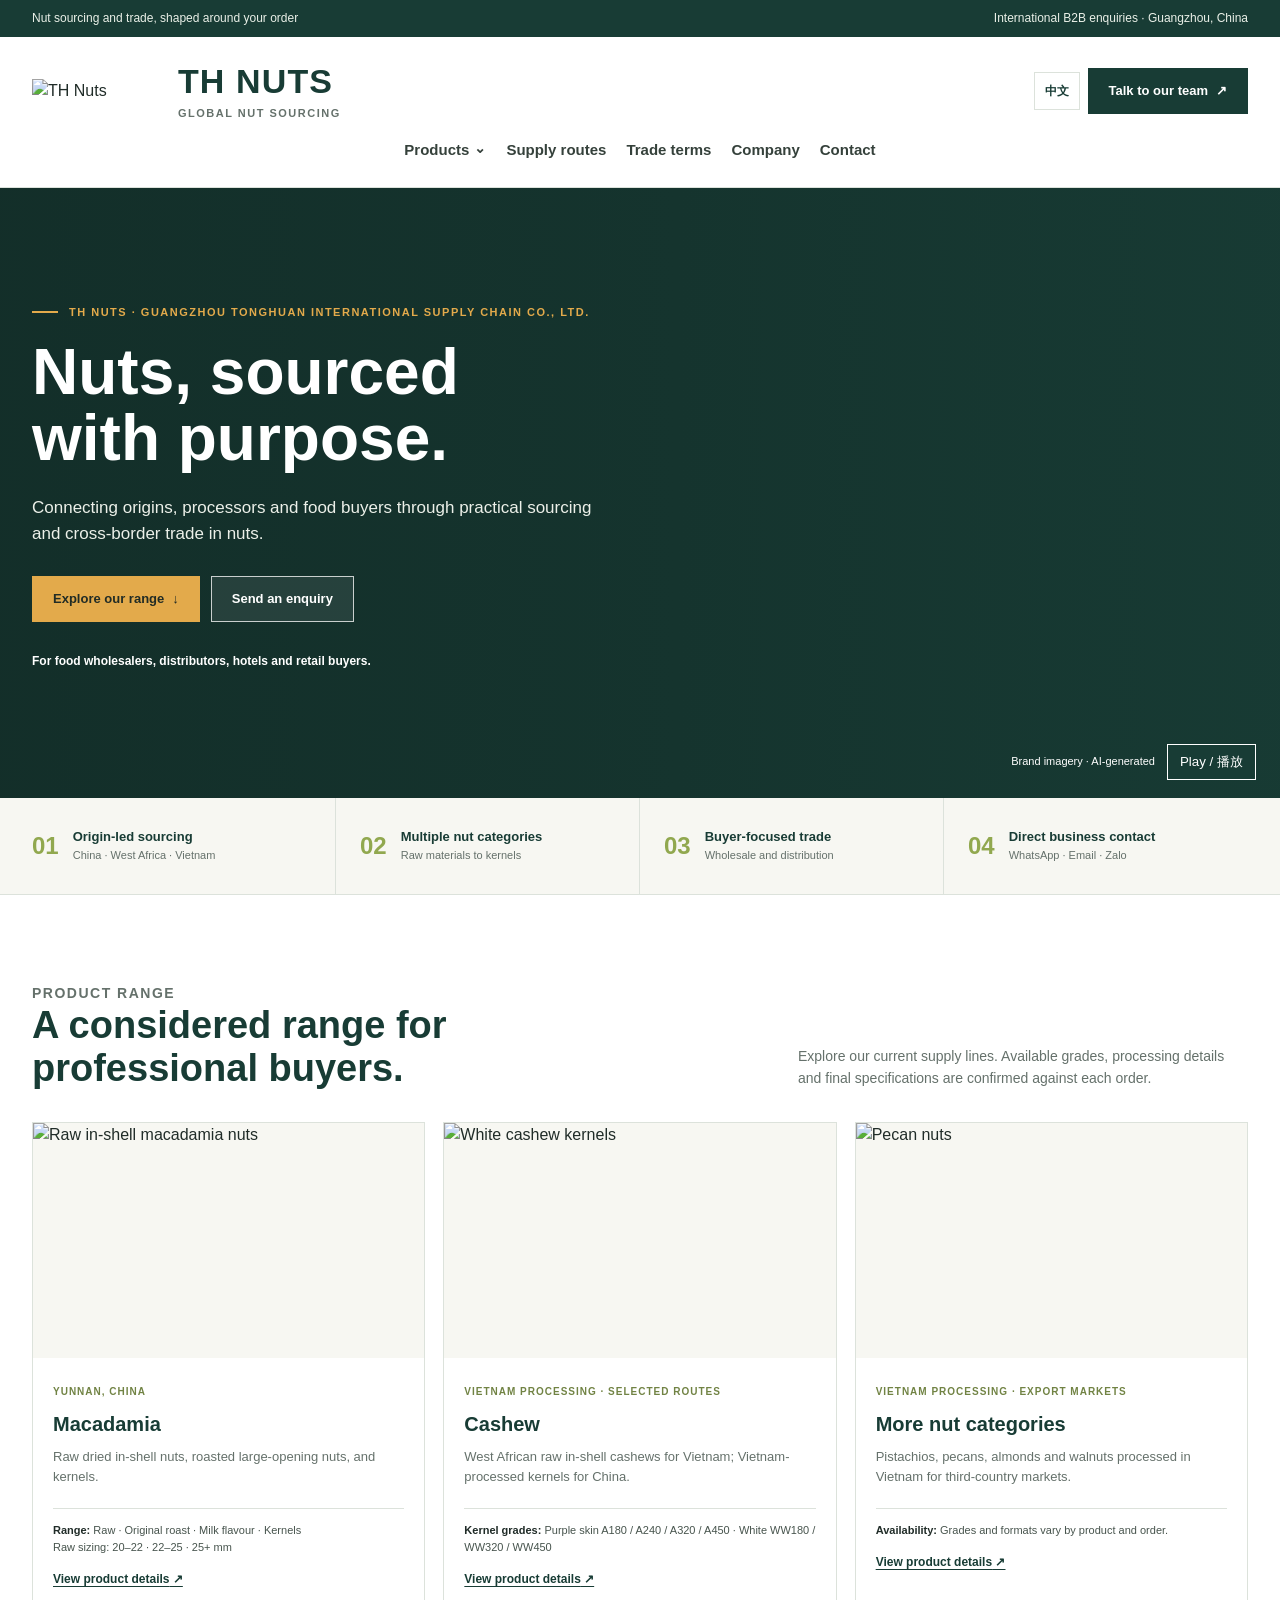
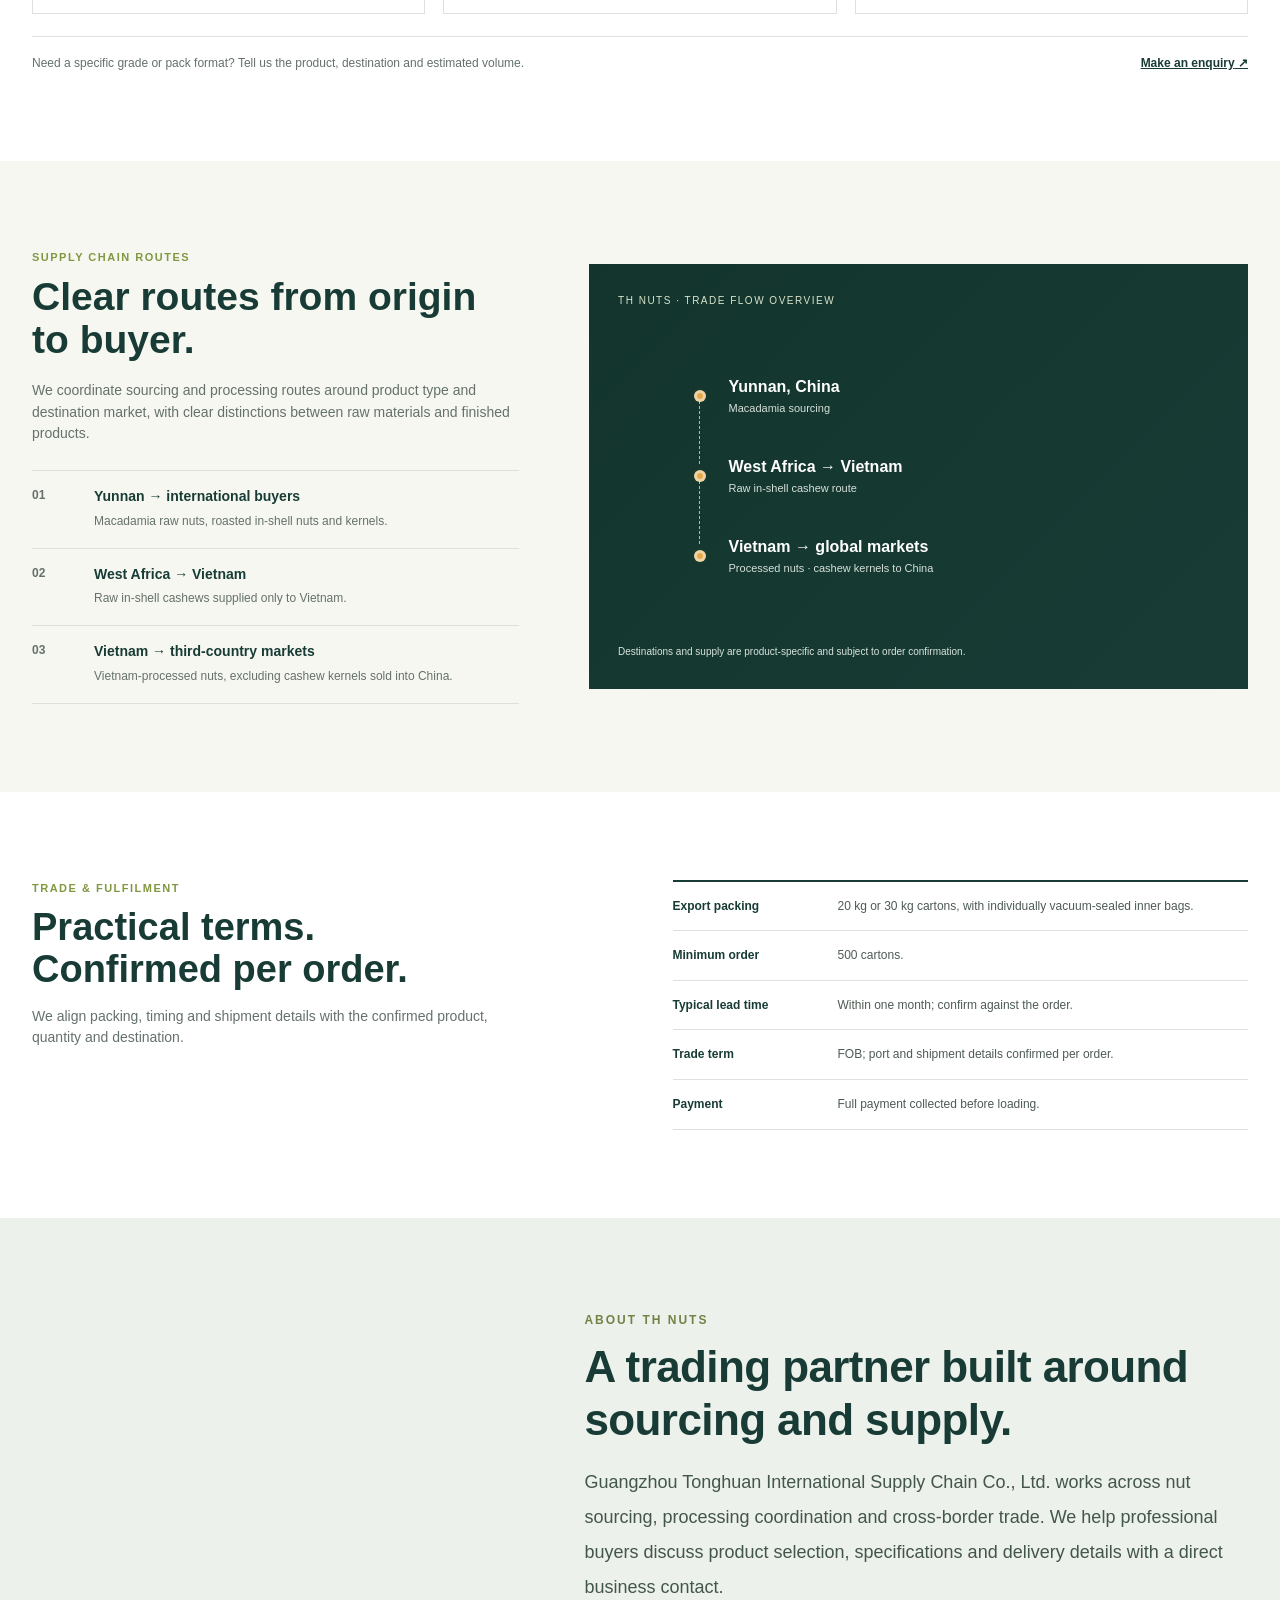
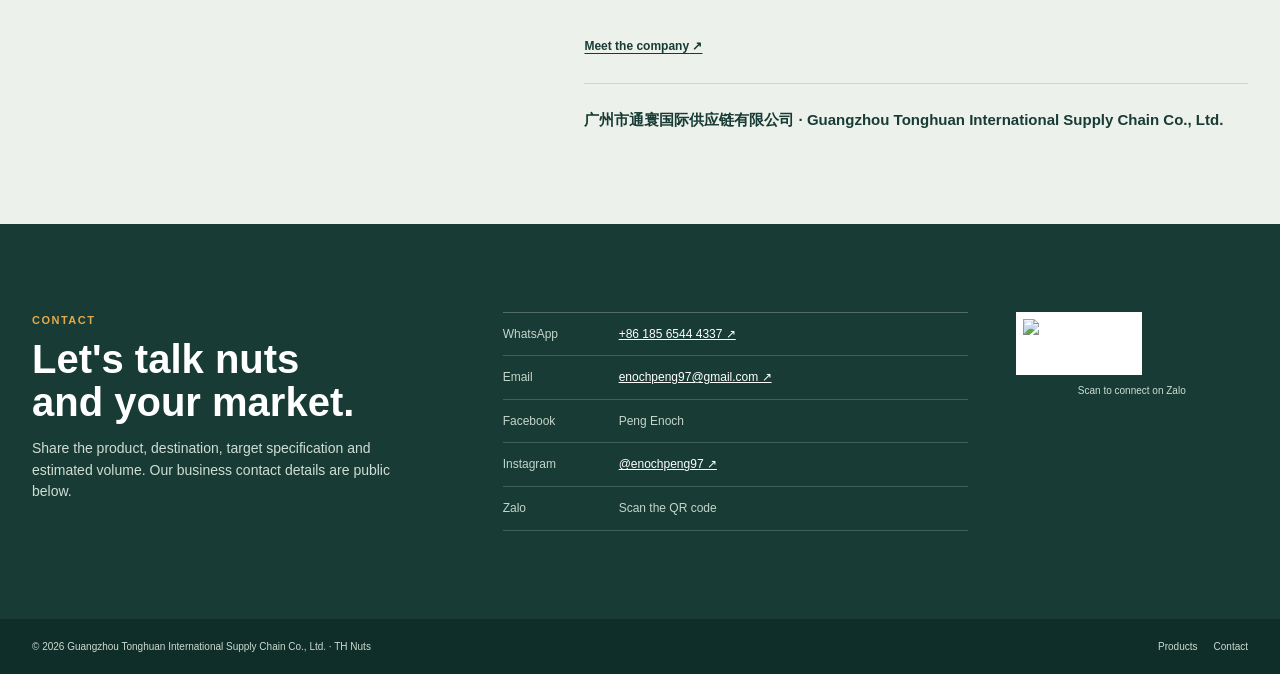
==== index.html @ 5b3632c8 "Add files via upload" ====
<!doctype html>
<html lang="en">
<head>
  <meta charset="utf-8">
  <meta name="viewport" content="width=device-width, initial-scale=1">
  <meta name="theme-color" content="#183c35">
  <meta name="description" content="TH Nuts supplies macadamia, cashew and other nut products to international food buyers, wholesalers and distributors.">
  <title>TH Nuts | Nuts, sourced with purpose</title>
  <style>
    :root {
      --forest: #183c35;
      --forest-2: #28594d;
      --leaf: #91a84f;
      --citrus: #e3aa4b;
      --ink: #202c28;
      --muted: #65716b;
      --paper: #f7f7f2;
      --white: #fff;
      --line: #dce2db;
      --max: 1240px;
    }
    * { box-sizing: border-box; }
    html { scroll-behavior: smooth; }
    body { margin: 0; color: var(--ink); background: var(--white); font-family: Arial, Helvetica, sans-serif; line-height: 1.55; }
    a { color: inherit; }
    button, a { -webkit-tap-highlight-color: transparent; }
    .wrap { width: min(var(--max), calc(100% - 64px)); margin-inline: auto; }
    .topline { background: var(--forest); color: #eaf0e8; font-size: 12px; }
    .topline-inner { display: flex; justify-content: space-between; gap: 20px; padding: 9px 0; }
    .topline a { text-decoration: none; }
    .site-header { position: sticky; z-index: 10; top: 0; background: rgba(255,255,255,.97); border-bottom: 1px solid var(--line); }
    .nav { display: flex; align-items: center; min-height: 78px; gap: 30px; }
    .brand { display: flex; align-items: center; gap: 10px; text-decoration: none; margin-right: auto; }
    .brand img { width: 52px; height: 52px; object-fit: contain; }
    .brand-name { color: var(--forest); font-weight: 800; font-size: 22px; letter-spacing: .4px; line-height: 1; }
    .brand-sub { display: block; color: var(--muted); font-size: 9px; font-weight: 600; letter-spacing: 1.2px; margin-top: 5px; }
    .nav-links { display: flex; align-items: center; gap: 25px; }
    .nav-links a { text-decoration: none; font-size: 13px; font-weight: 700; color: #35413b; }
    .nav-links a:hover { color: var(--forest-2); }
    .nav-product { position: relative; }
    .nav-product > a { display: inline-flex; align-items: center; gap: 5px; }
    .nav-product > a::after { content: '⌄'; font-size: 14px; }
    .product-menu { display: none; position: absolute; top: 100%; left: -15px; min-width: 205px; padding: 8px 0; background: white; border: 1px solid var(--line); box-shadow: 0 12px 28px rgba(20,49,39,.12); }
    .nav-product:hover .product-menu, .nav-product:focus-within .product-menu { display: block; }
    .product-menu a { display: block; padding: 10px 15px; white-space: nowrap; }
    .product-menu a:hover { background: var(--paper); }
    .nav-actions { display: flex; gap: 8px; align-items: center; }
    .lang-switch, .menu-toggle { border: 1px solid var(--line); background: white; height: 38px; min-width: 44px; padding: 0 10px; color: var(--forest); font-size: 12px; font-weight: 700; cursor: pointer; }
    .menu-toggle { display: none; width: 42px; font-size: 19px; }
    .button { display: inline-flex; justify-content: center; align-items: center; gap: 8px; min-height: 46px; padding: 0 20px; border: 1px solid var(--forest); background: var(--forest); color: white; font-size: 13px; font-weight: 700; text-decoration: none; transition: background .18s, color .18s; }
    .button:hover { background: var(--forest-2); }
    .button-outline { color: var(--forest); background: transparent; }
    .button-outline:hover { color: white; }
    .hero { position: relative; min-height: 610px; display: flex; align-items: center; overflow: hidden; color: white; background: var(--forest); }
    .hero-video { position: absolute; inset: 0; width: 100%; height: 100%; object-fit: cover; }
    .hero::after { position: absolute; inset: 0; content: ''; background: linear-gradient(90deg, rgba(18,44,39,.83) 0%, rgba(18,44,39,.55) 47%, rgba(18,44,39,.1) 100%); }
    .hero-content { padding: 75px 0 86px; max-width: 700px; }
    .hero .wrap { position: relative; z-index: 1; }
    .eyebrow { display: flex; align-items: center; gap: 11px; margin: 0 0 18px; color: var(--citrus); font-size: 11px; font-weight: 800; text-transform: uppercase; letter-spacing: 1.5px; }
    .eyebrow::before { width: 26px; height: 2px; background: currentColor; content: ''; }
    h1 { max-width: 680px; margin: 0; font-size: clamp(42px, 5vw, 68px); line-height: 1.04; letter-spacing: 0; }
    .hero-copy { max-width: 570px; margin: 23px 0 28px; color: #ecf0e9; font-size: 17px; }
    .hero-actions { display: flex; gap: 11px; flex-wrap: wrap; }
    .hero .button { background: var(--citrus); border-color: var(--citrus); color: #222c25; }
    .hero .button:hover { background: #efbd69; }
    .hero .button-outline { background: rgba(255,255,255,.08); border-color: rgba(255,255,255,.75); color: white; }
    .hero .button-outline:hover { background: white; color: var(--forest); }
    .hero-note { margin-top: 30px; color: #e8eee7; font-size: 12px; }
    .hero-note strong { color: white; }
    .trustline { border-bottom: 1px solid var(--line); background: var(--paper); }
    .trust-grid { display: grid; grid-template-columns: repeat(4,1fr); }
    .trust-item { min-height: 96px; display: flex; align-items: center; gap: 14px; padding: 18px 24px; border-right: 1px solid var(--line); }
    .trust-item:first-child { padding-left: 0; }
    .trust-item:last-child { border-right: 0; }
    .trust-index { color: var(--leaf); font-weight: 800; font-size: 24px; }
    .trust-item strong { display: block; color: var(--forest); font-size: 13px; }
    .trust-item span:last-child { color: var(--muted); font-size: 11px; }
    section { scroll-margin-top: 78px; }
    .section { padding: 88px 0; }
    .section-head { display: flex; align-items: end; justify-content: space-between; gap: 30px; margin-bottom: 33px; }
    .section-head h2 { max-width: 620px; margin: 0; color: var(--forest); font-size: 38px; line-height: 1.12; letter-spacing: 0; }
    .section-head p { max-width: 450px; margin: 0; color: var(--muted); font-size: 14px; }
    .section-tag { margin: 0 0 9px; color: #819740; font-size: 11px; font-weight: 800; letter-spacing: 1.5px; text-transform: uppercase; }
    .product-grid { display: grid; grid-template-columns: repeat(3,1fr); gap: 18px; }
    .product-card { border: 1px solid var(--line); background: white; min-width: 0; }
    .product-card img { display: block; width: 100%; height: 235px; object-fit: cover; background: var(--paper); }
    .product-body { padding: 20px 20px 22px; }
    .product-kicker { color: #718344; font-size: 10px; font-weight: 800; letter-spacing: 1px; text-transform: uppercase; }
    .product-body h3 { margin: 6px 0 7px; color: var(--forest); font-size: 20px; }
    .product-body p { min-height: 45px; margin: 0; color: var(--muted); font-size: 13px; }
    .grade { margin-top: 16px; padding-top: 13px; border-top: 1px solid var(--line); color: #47544d; font-size: 11px; }
    .grade strong { color: var(--ink); }
    .product-link { display: inline-block; margin-top: 14px; color: var(--forest); font-size: 12px; font-weight: 800; text-decoration-thickness: 1px; text-underline-offset: 3px; }
    .product-foot { display: flex; justify-content: space-between; align-items: center; margin-top: 22px; padding: 17px 0 0; border-top: 1px solid var(--line); color: var(--muted); font-size: 12px; }
    .product-foot a { color: var(--forest); font-weight: 800; }
    .supply { background: var(--paper); }
    .route-layout { display: grid; grid-template-columns: .85fr 1.15fr; gap: 70px; align-items: center; }
    .route-copy h2 { margin: 0 0 18px; color: var(--forest); font-size: 39px; line-height: 1.12; }
    .route-copy > p:not(.section-tag) { color: var(--muted); font-size: 14px; }
    .route-list { margin-top: 25px; border-top: 1px solid var(--line); }
    .route-row { display: grid; grid-template-columns: 48px 1fr; gap: 14px; padding: 15px 0; border-bottom: 1px solid var(--line); }
    .route-no { color: var(--leaf); font-size: 12px; font-weight: 800; }
    .route-row strong { display: block; color: var(--forest); font-size: 14px; }
    .route-row span { color: var(--muted); font-size: 12px; }
    .route-map { position: relative; min-height: 425px; overflow: hidden; background: var(--forest); color: white; }
    .route-map::before { position: absolute; inset: 0; content: ''; opacity: .42; background: url('assets/macadamia-raw.jpg') center/cover; }
    .route-map::after { position: absolute; inset: 0; content: ''; background: linear-gradient(135deg, rgba(18,52,45,.92), rgba(24,60,53,.5)); }
    .map-content { position: relative; z-index: 1; display: flex; flex-direction: column; justify-content: space-between; min-height: 425px; padding: 29px; }
    .map-label { font-size: 10px; letter-spacing: 1.5px; text-transform: uppercase; color: #d9e4cb; }
    .map-route { display: grid; gap: 0; max-width: 450px; margin: 18px auto; width: 100%; }
    .map-stop { display: grid; grid-template-columns: 22px 1fr; gap: 13px; align-items: center; min-height: 80px; }
    .map-dot { position: relative; width: 12px; height: 12px; background: var(--citrus); border: 3px solid rgba(255,255,255,.5); border-radius: 50%; }
    .map-stop:not(:last-child) .map-dot::after { position: absolute; left: 2px; top: 8px; height: 63px; border-left: 1px dashed rgba(255,255,255,.65); content: ''; }
    .map-stop strong { display: block; font-size: 16px; }
    .map-stop span { display: block; color: #d6e0d8; font-size: 11px; }
    .route-caveat { color: #d9e4dd; font-size: 10px; }
    .trade { display: grid; grid-template-columns: 1fr 1fr; gap: 65px; align-items: start; }
    .trade h2 { margin: 0 0 15px; color: var(--forest); font-size: 38px; line-height: 1.12; }
    .trade-intro { max-width: 460px; color: var(--muted); font-size: 14px; }
    .terms { border-top: 2px solid var(--forest); }
    .term-row { display: grid; grid-template-columns: 145px 1fr; gap: 20px; padding: 15px 0; border-bottom: 1px solid var(--line); }
    .term-row strong { color: var(--forest); font-size: 12px; }
    .term-row span { color: #4e5b54; font-size: 12px; }
    .about-band { background: #edf1eb; }
    .about-grid { display: grid; grid-template-columns: 1fr 1fr; gap: 70px; align-items: center; }
    .about-image { min-height: 355px; background: url('assets/office-1.jpeg') center/cover; }
    .about-copy h2 { margin: 0 0 17px; color: var(--forest); font-size: 37px; line-height: 1.12; }
    .about-copy p { color: var(--muted); font-size: 14px; }
    .about-name { margin-top: 25px; padding-top: 16px; border-top: 1px solid #cdd7cd; color: var(--forest); font-size: 12px; font-weight: 800; }
    .contact { background: var(--forest); color: white; }
    .contact .section-tag { color: var(--citrus); }
    .contact-grid { display: grid; grid-template-columns: 1fr 1.1fr .55fr; gap: 48px; align-items: start; }
    .contact h2 { margin: 0 0 14px; font-size: 40px; line-height: 1.08; }
    .contact-intro { max-width: 380px; color: #d0ddd4; font-size: 14px; }
    .contact-list { border-top: 1px solid rgba(255,255,255,.25); }
    .contact-row { display: grid; grid-template-columns: 104px 1fr; gap: 12px; padding: 12px 0; border-bottom: 1px solid rgba(255,255,255,.18); font-size: 12px; }
    .contact-row span { color: #c4d5ca; }
    .contact-row a { color: white; overflow-wrap: anywhere; }
    .qr { width: 126px; padding: 7px; background: white; }
    .qr img { display: block; width: 100%; height: auto; }
    .qr-caption { margin-top: 8px; color: #d0ddd4; font-size: 10px; text-align: center; }
    footer { background: #102e29; color: #ccdad0; }
    .footer-inner { display: flex; justify-content: space-between; align-items: center; gap: 20px; padding: 20px 0; font-size: 10px; }
    .footer-links { display: flex; gap: 16px; }
    .footer-links a { text-decoration: none; }
    .mobile-contact { display: none; }
    [data-en], [data-zh] { transition: opacity .15s; }
    body.zh [data-en] { display: none !important; }
    body:not(.zh) [data-zh] { display: none !important; }
    @media (max-width: 950px) {
      .wrap { width: min(var(--max), calc(100% - 42px)); }
      .nav { gap: 16px; }
      .nav-links { gap: 14px; }
      .nav-links a { font-size: 12px; }
      .contact-grid { grid-template-columns: 1fr 1.2fr; }
      .qr-block { grid-column: 2; }
      .route-layout, .about-grid { gap: 36px; }
    }
    @media (max-width: 700px) {
      .wrap { width: calc(100% - 36px); }
      .topline-inner { justify-content: center; text-align: center; font-size: 10px; }
      .topline-inner span:last-child { display: none; }
      .nav { min-height: 67px; gap: 10px; }
      .brand img { width: 44px; height: 44px; }
      .brand-name { font-size: 19px; }
      .brand-sub { font-size: 8px; }
      .nav-links { display: none; position: absolute; top: 67px; left: 0; right: 0; padding: 10px 18px 18px; background: white; border-bottom: 1px solid var(--line); }
      .nav-links.open { display: grid; grid-template-columns: 1fr 1fr; gap: 0; }
      .nav-product { display: contents; }
      .nav-product > a { display: none; }
      .product-menu { position: static; display: contents; min-width: 0; padding: 0; border: 0; box-shadow: none; }
      .product-menu a { display: block; padding: 12px 4px; border-bottom: 1px solid #edf0ec; white-space: normal; }
      .nav-links a { padding: 12px 4px; border-bottom: 1px solid #edf0ec; font-size: 13px; }
      .nav-actions .button { display: none; }
      .menu-toggle { display: block; }
      .hero { min-height: 555px; align-items: end; }
      .hero::after { background: linear-gradient(0deg, rgba(15,43,37,.95) 0%, rgba(15,43,37,.72) 51%, rgba(15,43,37,.12) 100%); }
      .hero-content { padding: 100px 0 40px; }
      h1 { font-size: 45px; }
      .hero-copy { font-size: 15px; }
      .hero-note { margin-top: 20px; }
      .trust-grid { grid-template-columns: 1fr 1fr; }
      .trust-item { min-height: 76px; padding: 12px 8px; border-bottom: 1px solid var(--line); }
      .trust-item:first-child { padding-left: 8px; }
      .trust-item:nth-child(2) { border-right: 0; }
      .trust-item:nth-child(3) { border-bottom: 0; }
      .trust-item:nth-child(4) { border-right: 0; border-bottom: 0; }
      .trust-index { font-size: 18px; }
      .trust-item strong { font-size: 11px; }
      .trust-item span:last-child { font-size: 9px; }
      .section { padding: 62px 0; }
      .section-head { display: block; margin-bottom: 24px; }
      .section-head h2, .route-copy h2, .trade h2, .about-copy h2 { font-size: 31px; }
      .section-head p { margin-top: 12px; }
      .product-grid { grid-template-columns: 1fr; gap: 13px; }
      .product-card { display: grid; grid-template-columns: 38% 1fr; }
      .product-card img { height: 100%; min-height: 190px; }
      .product-body { padding: 15px 13px; }
      .product-body h3 { font-size: 17px; }
      .product-body p { min-height: 0; font-size: 11px; }
      .grade { margin-top: 10px; padding-top: 9px; font-size: 10px; }
      .product-link { margin-top: 9px; font-size: 11px; }
      .product-foot { align-items: start; gap: 8px; font-size: 10px; }
      .route-layout, .trade, .about-grid { grid-template-columns: 1fr; gap: 27px; }
      .route-map, .map-content { min-height: 350px; }
      .about-image { min-height: 245px; order: 2; }
      .term-row { grid-template-columns: 112px 1fr; gap: 12px; }
      .contact-grid { grid-template-columns: 1fr; gap: 25px; }
      .contact h2 { font-size: 34px; }
      .qr-block { grid-column: auto; display: flex; align-items: end; gap: 15px; }
      .qr-caption { text-align: left; max-width: 150px; }
      .footer-inner { align-items: start; flex-direction: column; gap: 10px; }
      .mobile-contact { position: fixed; z-index: 9; right: 14px; bottom: 14px; display: inline-flex; align-items: center; justify-content: center; width: 54px; height: 54px; border-radius: 50%; background: var(--citrus); color: #1e3028; box-shadow: 0 5px 20px rgba(0,0,0,.22); font-size: 22px; font-weight: 800; text-decoration: none; }
      footer { padding-bottom: 50px; }
    }
    @media (prefers-reduced-motion: reduce) { html { scroll-behavior: auto; } *, *::before, *::after { transition-duration: .01ms !important; } }
  .video-controls{position:absolute;z-index:2;right:24px;bottom:18px;display:flex;align-items:center;gap:12px;color:white;font-size:11px}.video-controls button{background:#183c35;border:1px solid white;color:white;padding:8px 12px;cursor:pointer}
/* Clear brand hierarchy: smaller emblem, more readable name, compact header. */
.nav{min-height:150px;gap:16px;flex-wrap:wrap;align-content:center;justify-content:space-between}
.brand{gap:12px;flex-shrink:0}
.brand img{width:134px;height:auto;object-fit:contain}
.brand-name{display:inline-block;font-size:34px;letter-spacing:1.1px;transform:translateY(3px)}
.brand-sub{font-size:11px;letter-spacing:1.5px;margin-top:7px}
.nav-links{gap:20px;order:3;width:100%;justify-content:center}.nav-links a{font-size:15px}
section{scroll-margin-top:165px}
.about-grid{grid-template-columns:.85fr 1.15fr;gap:62px}
.about-image{min-height:430px}
.about-copy h2{font-size:44px;line-height:1.2;font-weight:800;letter-spacing:-.6px}
.about-copy p{font-size:18px;line-height:1.95;color:#43564b;max-width:650px}
.about-copy .section-tag{font-size:12px;color:#718344;letter-spacing:2px}
.about-name{font-size:15px;line-height:1.7;padding-top:23px}
.route-copy>.section-tag[data-zh]{font-size:22px}
.hero .eyebrow[data-zh]{font-size:16px;letter-spacing:.7px;text-transform:none;line-height:1.5}
@media(max-width:1100px){.nav{gap:12px}.nav-links{gap:13px}.nav-links a{font-size:14px}.nav-actions .button{display:none}.brand-name{font-size:31px}}
@media(max-width:700px){
  .nav{min-height:0;padding-top:0;padding-bottom:0;gap:10px}
  .brand{gap:9px;width:auto;flex-direction:row;align-items:center}
  .brand img{width:101px;height:auto}
  .brand-name{font-size:24px;transform:translateY(2px)}
  .brand-sub{font-size:9px;letter-spacing:1.1px;margin-top:5px}
  .nav-links{top:100%;position:absolute;order:3;width:100%;justify-content:flex-start}.nav-links a{font-size:15px}
  .about-grid{grid-template-columns:1fr;gap:30px}
  .about-copy h2{font-size:34px}
  .about-copy p{font-size:17px;line-height:1.9}
  .about-image{min-height:270px}
  .about-name{font-size:13px}
  section{scroll-margin-top:95px}
  .route-copy>.section-tag[data-zh]{font-size:22px}
}</style>
</head>
<body>
  <div class="topline"><div class="wrap topline-inner"><span data-en>Nut sourcing and trade, shaped around your order</span><span data-zh>坚果采购与贸易服务，按订单需求对接</span><span data-en>International B2B enquiries · Guangzhou, China</span><span data-zh>国际业务咨询 · 中国广州</span></div></div>
  <header class="site-header">
    <div class="wrap nav">
      <a class="brand" href="#home" aria-label="TH Nuts home"><img src="assets/th-nuts-logo.png" alt="TH Nuts"><span><span class="brand-name">TH NUTS</span><span class="brand-sub">GLOBAL NUT SOURCING</span></span></a>
      <nav class="nav-links" id="navLinks" aria-label="Main navigation">
        <div class="nav-product"><a href="#products" data-en>Products</a><a href="#products" data-zh>产品</a><div class="product-menu"><a href="macadamia.html" data-en>Macadamia</a><a href="macadamia.html" data-zh>夏威夷果</a><a href="cashew.html" data-en>Cashew</a><a href="cashew.html" data-zh>腰果</a><a href="other-nuts.html" data-en>Other nuts</a><a href="other-nuts.html" data-zh>其他坚果</a></div></div>
        <a href="#supply" data-en>Supply routes</a><a href="#supply" data-zh>供应路线</a>
        <a href="#trade" data-en>Trade terms</a><a href="#trade" data-zh>贸易条件</a>
        <a href="company.html" data-en>Company</a><a href="company.html" data-zh>公司介绍</a>
        <a href="#contact" data-en>Contact</a><a href="#contact" data-zh>联系</a>
      </nav>
      <div class="nav-actions"><button class="lang-switch" id="langSwitch" type="button" aria-label="Switch language">中文</button><a class="button" href="#contact"><span data-en>Talk to our team</span><span data-zh>联系业务团队</span><span aria-hidden="true">↗</span></a><button class="menu-toggle" id="menuToggle" type="button" aria-label="Open navigation" aria-expanded="false">☰</button></div>
    </div>
  </header>
  <main>
    <section class="hero" id="home">
      <video class="hero-video" autoplay muted loop playsinline poster="assets/warehouse-macadamia.jpg" aria-label="Macadamia orchard and processing video"><source src="assets/hero-macadamia.mp4" type="video/mp4"></video>
      <div class="video-controls"><span data-en>Brand imagery · AI-generated</span><span data-zh>品牌示意影像 · AI 制作</span><button id="videoToggle" type="button">Pause / 暂停</button></div><div class="wrap"><div class="hero-content">
        <p class="eyebrow" data-en>TH NUTS · GUANGZHOU TONGHUAN INTERNATIONAL SUPPLY CHAIN CO., LTD.</p><p class="eyebrow" data-zh>广州市通寰国际供应链有限公司 · TH NUTS</p>
        <h1 data-en>Nuts, sourced<br>with purpose.</h1><h1 data-zh>让每一份坚果<br>找到合适的市场</h1>
        <p class="hero-copy" data-en>Connecting origins, processors and food buyers through practical sourcing and cross-border trade in nuts.</p><p class="hero-copy" data-zh>以坚果采购与跨境贸易，连接原产地、加工端与食品采购商。</p>
        <div class="hero-actions"><a class="button" href="#products"><span data-en>Explore our range</span><span data-zh>查看产品品类</span><span aria-hidden="true">↓</span></a><a class="button button-outline" href="#contact"><span data-en>Send an enquiry</span><span data-zh>发送采购咨询</span></a></div>
        <div class="hero-note"><strong data-en>For food wholesalers, distributors, hotels and retail buyers.</strong><strong data-zh>面向食品批发商、贸易经销商、酒店及零售采购。</strong></div>
      </div></div>
    </section>
    <div class="trustline"><div class="wrap trust-grid">
      <div class="trust-item"><span class="trust-index">01</span><span><strong data-en>Origin-led sourcing</strong><strong data-zh>按产地组织采购</strong><span data-en>China · West Africa · Vietnam</span><span data-zh>中国 · 西非 · 越南</span></span></div>
      <div class="trust-item"><span class="trust-index">02</span><span><strong data-en>Multiple nut categories</strong><strong data-zh>多品类坚果供应</strong><span data-en>Raw materials to kernels</span><span data-zh>原料、烘烤品与果仁</span></span></div>
      <div class="trust-item"><span class="trust-index">03</span><span><strong data-en>Buyer-focused trade</strong><strong data-zh>服务渠道采购需求</strong><span data-en>Wholesale and distribution</span><span data-zh>批发、经销及食品渠道</span></span></div>
      <div class="trust-item"><span class="trust-index">04</span><span><strong data-en>Direct business contact</strong><strong data-zh>直接联系业务团队</strong><span data-en>WhatsApp · Email · Zalo</span><span data-zh>WhatsApp · 邮箱 · Zalo</span></span></div>
    </div></div>

    <section class="section" id="products"><div class="wrap">
      <div class="section-head"><div><p class="section-tag" data-en>Product range</p><p class="section-tag" data-zh>产品品类</p><h2 data-en>A considered range for professional buyers.</h2><h2 data-zh>为专业采购需求整理的坚果品类</h2></div><p data-en>Explore our current supply lines. Available grades, processing details and final specifications are confirmed against each order.</p><p data-zh>浏览现有供应品类。可供规格、加工细节及最终要求以具体订单确认为准。</p></div>
      <div class="product-grid">
        <article class="product-card"><img src="assets/macadamia-raw.jpg" alt="Raw in-shell macadamia nuts"><div class="product-body"><span class="product-kicker" data-en>Yunnan, China</span><span class="product-kicker" data-zh>中国云南</span><h3 data-en>Macadamia</h3><h3 data-zh>夏威夷果</h3><p data-en>Raw dried in-shell nuts, roasted large-opening nuts, and kernels.</p><p data-zh>壳果烘干原料、烘烤大开口果及果仁。</p><div class="grade"><strong data-en>Range:</strong><strong data-zh>品类：</strong> <span data-en>Raw · Original roast · Milk flavour · Kernels</span><span data-zh>原料 · 原味烘烤 · 奶香味 · 果仁</span><br><span data-en>Raw sizing: 20–22 · 22–25 · 25+ mm</span><span data-zh>原料尺寸：20–22 · 22–25 · 25+ mm</span></div><a class="product-link" href="macadamia.html"><span data-en>View product details</span><span data-zh>查看产品详情</span> ↗</a></div></article>
        <article class="product-card"><img src="assets/cashew-white.jpg" alt="White cashew kernels"><div class="product-body"><span class="product-kicker" data-en>Vietnam processing · selected routes</span><span class="product-kicker" data-zh>越南加工 · 按贸易路线供应</span><h3 data-en>Cashew</h3><h3 data-zh>腰果</h3><p data-en>West African raw in-shell cashews for Vietnam; Vietnam-processed kernels for China.</p><p data-zh>西非带壳生腰果原料专供越南；越南加工腰果仁进口回中国销售。</p><div class="grade"><strong data-en>Kernel grades:</strong><strong data-zh>果仁规格：</strong> <span data-en>Purple skin A180 / A240 / A320 / A450 · White WW180 / WW320 / WW450</span><span data-zh>紫衣 A180 / A240 / A320 / A450 · 白腰果 WW180 / WW320 / WW450</span></div><a class="product-link" href="cashew.html"><span data-en>View product details</span><span data-zh>查看产品详情</span> ↗</a></div></article>
        <article class="product-card"><img src="assets/pecans.jpg" alt="Pecan nuts"><div class="product-body"><span class="product-kicker" data-en>Vietnam processing · export markets</span><span class="product-kicker" data-zh>越南加工 · 出口海外市场</span><h3 data-en>More nut categories</h3><h3 data-zh>更多坚果品类</h3><p data-en>Pistachios, pecans, almonds and walnuts processed in Vietnam for third-country markets.</p><p data-zh>开心果、碧根果、巴旦木及核桃等在越南加工，销往第三方海外市场。</p><div class="grade"><strong data-en>Availability:</strong><strong data-zh>供应信息：</strong> <span data-en>Grades and formats vary by product and order.</span><span data-zh>各产品规格、形态及供应情况按订单确认。</span></div><a class="product-link" href="other-nuts.html"><span data-en>View product details</span><span data-zh>查看产品详情</span> ↗</a></div></article>
      </div>
      <div class="product-foot"><span data-en>Need a specific grade or pack format? Tell us the product, destination and estimated volume.</span><span data-zh>需要指定规格或包装形式？欢迎告知产品、目的地及预计采购量。</span><a href="#contact"><span data-en>Make an enquiry</span><span data-zh>提交采购咨询</span> ↗</a></div>
    </div></section>

    <section class="section supply" id="supply"><div class="wrap route-layout">
      <div class="route-copy"><p class="section-tag" data-en>Supply chain routes</p><p class="section-tag" data-zh>产品供应链路线</p><h2 data-en>Clear routes from origin to buyer.</h2><h2 data-zh>从原产地到采购市场，贸易路线清晰</h2><p data-en>We coordinate sourcing and processing routes around product type and destination market, with clear distinctions between raw materials and finished products.</p><p data-zh>根据产品类型与目的市场衔接采购和加工环节，并区分原料与成品的贸易路线。</p>
        <div class="route-list">
          <div class="route-row"><span class="route-no">01</span><div><strong data-en>Yunnan → international buyers</strong><strong data-zh>云南 → 海外采购商</strong><span data-en>Macadamia raw nuts, roasted in-shell nuts and kernels.</span><span data-zh>夏威夷果原料、烘烤壳果及果仁。</span></div></div>
          <div class="route-row"><span class="route-no">02</span><div><strong data-en>West Africa → Vietnam</strong><strong data-zh>西非 → 越南</strong><span data-en>Raw in-shell cashews supplied only to Vietnam.</span><span data-zh>带壳生腰果原料仅供应越南。</span></div></div>
          <div class="route-row"><span class="route-no">03</span><div><strong data-en>Vietnam → third-country markets</strong><strong data-zh>越南 → 第三方海外市场</strong><span data-en>Vietnam-processed nuts, excluding cashew kernels sold into China.</span><span data-zh>越南加工的其他坚果销往海外；腰果仁回中国销售。</span></div></div>
        </div>
      </div>
      <div class="route-map" role="img" aria-label="Sourcing and trade routes"><div class="map-content"><div class="map-label" data-en>TH Nuts · trade flow overview</div><div class="map-label" data-zh>TH Nuts · 贸易流向概览</div><div class="map-route"><div class="map-stop"><span class="map-dot"></span><div><strong data-en>Yunnan, China</strong><strong data-zh>中国云南</strong><span data-en>Macadamia sourcing</span><span data-zh>夏威夷果采购</span></div></div><div class="map-stop"><span class="map-dot"></span><div><strong data-en>West Africa → Vietnam</strong><strong data-zh>西非 → 越南</strong><span data-en>Raw in-shell cashew route</span><span data-zh>带壳生腰果原料路线</span></div></div><div class="map-stop"><span class="map-dot"></span><div><strong data-en>Vietnam → global markets</strong><strong data-zh>越南 → 海外市场</strong><span data-en>Processed nuts · cashew kernels to China</span><span data-zh>加工坚果出口 · 腰果仁销往中国</span></div></div></div><div class="route-caveat" data-en>Destinations and supply are product-specific and subject to order confirmation.</div><div class="route-caveat" data-zh>贸易目的地及供应情况因产品而异，以订单确认为准。</div></div></div>
    </div></section>

    <section class="section" id="trade"><div class="wrap trade">
      <div><p class="section-tag" data-en>Trade & fulfilment</p><p class="section-tag" data-zh>包装与交付</p><h2 data-en>Practical terms.<br>Confirmed per order.</h2><h2 data-zh>务实的贸易条件<br>按订单确认</h2><p class="trade-intro" data-en>We align packing, timing and shipment details with the confirmed product, quantity and destination.</p><p class="trade-intro" data-zh>包装、交期及装运细节，根据确认的产品、数量和目的地安排。</p></div>
      <div class="terms">
        <div class="term-row"><strong data-en>Export packing</strong><strong data-zh>出口包装</strong><span data-en>20 kg or 30 kg cartons, with individually vacuum-sealed inner bags.</span><span data-zh>20 kg 或 30 kg 纸箱，内装独立抽真空密封袋。</span></div>
        <div class="term-row"><strong data-en>Minimum order</strong><strong data-zh>最小起订量</strong><span data-en>500 cartons.</span><span data-zh>500 箱。</span></div>
        <div class="term-row"><strong data-en>Typical lead time</strong><strong data-zh>常见交期</strong><span data-en>Within one month; confirm against the order.</span><span data-zh>通常一个月内，具体按订单确认。</span></div>
        <div class="term-row"><strong data-en>Trade term</strong><strong data-zh>贸易术语</strong><span data-en>FOB; port and shipment details confirmed per order.</span><span data-zh>FOB；装运港及装船细节按订单确认。</span></div>
        <div class="term-row"><strong data-en>Payment</strong><strong data-zh>付款方式</strong><span data-en>Full payment collected before loading.</span><span data-zh>装船前收齐全款。</span></div>
      </div>
    </div></section>

    <section class="section about-band" id="about"><div class="wrap about-grid"><div class="about-image" role="img" aria-label="TH Nuts office"></div><div class="about-copy"><p class="section-tag" data-en>About TH Nuts</p><p class="section-tag" data-zh>关于 TH Nuts</p><h2 data-en>A trading partner built around sourcing and supply.</h2><h2 data-zh>专注坚果采购与供应协同的贸易伙伴</h2><p data-en>Guangzhou Tonghuan International Supply Chain Co., Ltd. works across nut sourcing, processing coordination and cross-border trade. We help professional buyers discuss product selection, specifications and delivery details with a direct business contact.</p><p data-zh>广州市通寰国际供应链有限公司从事坚果采购、加工协同与跨境贸易，协助专业采购商直接沟通产品选择、规格与交付安排。</p><a class="product-link" href="company.html"><span data-en>Meet the company</span><span data-zh>了解公司介绍</span> ↗</a><div class="about-name">广州市通寰国际供应链有限公司 · Guangzhou Tonghuan International Supply Chain Co., Ltd.</div></div></div></section>

    <section class="section contact" id="contact"><div class="wrap contact-grid"><div><p class="section-tag" data-en>Contact</p><p class="section-tag" data-zh>联系我们</p><h2 data-en>Let's talk nuts<br>and your market.</h2><h2 data-zh>聊聊产品<br>也聊聊你的市场</h2><p class="contact-intro" data-en>Share the product, destination, target specification and estimated volume. Our business contact details are public below.</p><p class="contact-intro" data-zh>欢迎告知产品、目的地、目标规格及预计采购量。业务联系方式公开如下。</p></div><div class="contact-list">
        <div class="contact-row"><span>WhatsApp</span><a href="https://wa.me/8618565444337" target="_blank" rel="noreferrer">+86 185 6544 4337 ↗</a></div>
        <div class="contact-row"><span>Email</span><a href="mailto:enochpeng97@gmail.com">enochpeng97@gmail.com ↗</a></div>
        <div class="contact-row"><span>Facebook</span><span>Peng Enoch</span></div>
        <div class="contact-row"><span>Instagram</span><a href="https://instagram.com/enochpeng97" target="_blank" rel="noreferrer">@enochpeng97 ↗</a></div>
        <div class="contact-row"><span>Zalo</span><span data-en>Scan the QR code</span><span data-zh>扫描二维码联系</span></div>
      </div><div class="qr-block"><div class="qr"><img src="assets/zalo-qr.png" alt="Zalo contact QR code"></div><div class="qr-caption" data-en>Scan to connect on Zalo</div><div class="qr-caption" data-zh>扫码添加 Zalo 联系</div></div></div></section>
  </main>
  <footer><div class="wrap footer-inner"><span>© <span id="year"></span> Guangzhou Tonghuan International Supply Chain Co., Ltd. · TH Nuts</span><div class="footer-links"><a href="#products" data-en>Products</a><a href="#products" data-zh>产品</a><a href="#contact" data-en>Contact</a><a href="#contact" data-zh>联系</a></div></div></footer>
  <a class="mobile-contact" href="https://wa.me/8618565444337" target="_blank" rel="noreferrer" aria-label="Contact TH Nuts on WhatsApp">↗</a>
  <script>
    const video=document.querySelector('.hero-video');const videoToggle=document.getElementById('videoToggle');videoToggle.addEventListener('click',()=>{if(video.paused){video.play().catch(()=>{});}else{video.pause();}});function syncVideo(){videoToggle.textContent=video.paused?'Play / 播放':'Pause / 暂停';}video.addEventListener('play',syncVideo);video.addEventListener('pause',syncVideo);if(matchMedia('(prefers-reduced-motion: reduce)').matches){video.autoplay=false;video.pause();}syncVideo();const body = document.body;
    const langSwitch = document.getElementById('langSwitch');
    const navLinks = document.getElementById('navLinks');
    const menuToggle = document.getElementById('menuToggle');
    const savedLanguage = localStorage.getItem('thnuts-language');
    if (savedLanguage === 'zh') body.classList.add('zh');
    function updateLanguageButton() { document.documentElement.lang=body.classList.contains('zh')?'zh-CN':'en'; langSwitch.textContent = body.classList.contains('zh') ? 'EN' : '中文'; }
    updateLanguageButton();
    langSwitch.addEventListener('click', () => {
      body.classList.toggle('zh');
      localStorage.setItem('thnuts-language', body.classList.contains('zh') ? 'zh' : 'en');
      updateLanguageButton();
    });
    menuToggle.addEventListener('click', () => {
      const open = navLinks.classList.toggle('open');
      menuToggle.setAttribute('aria-expanded', String(open));
      menuToggle.setAttribute('aria-label', open ? 'Close navigation' : 'Open navigation');
      menuToggle.textContent = open ? '×' : '☰';
    });
    navLinks.addEventListener('click', (event) => {
      if (event.target.closest('a')) { navLinks.classList.remove('open'); menuToggle.setAttribute('aria-expanded', 'false'); menuToggle.textContent = '☰'; }
    });
    document.getElementById('year').textContent = new Date().getFullYear();
  </script>
</body>
</html>
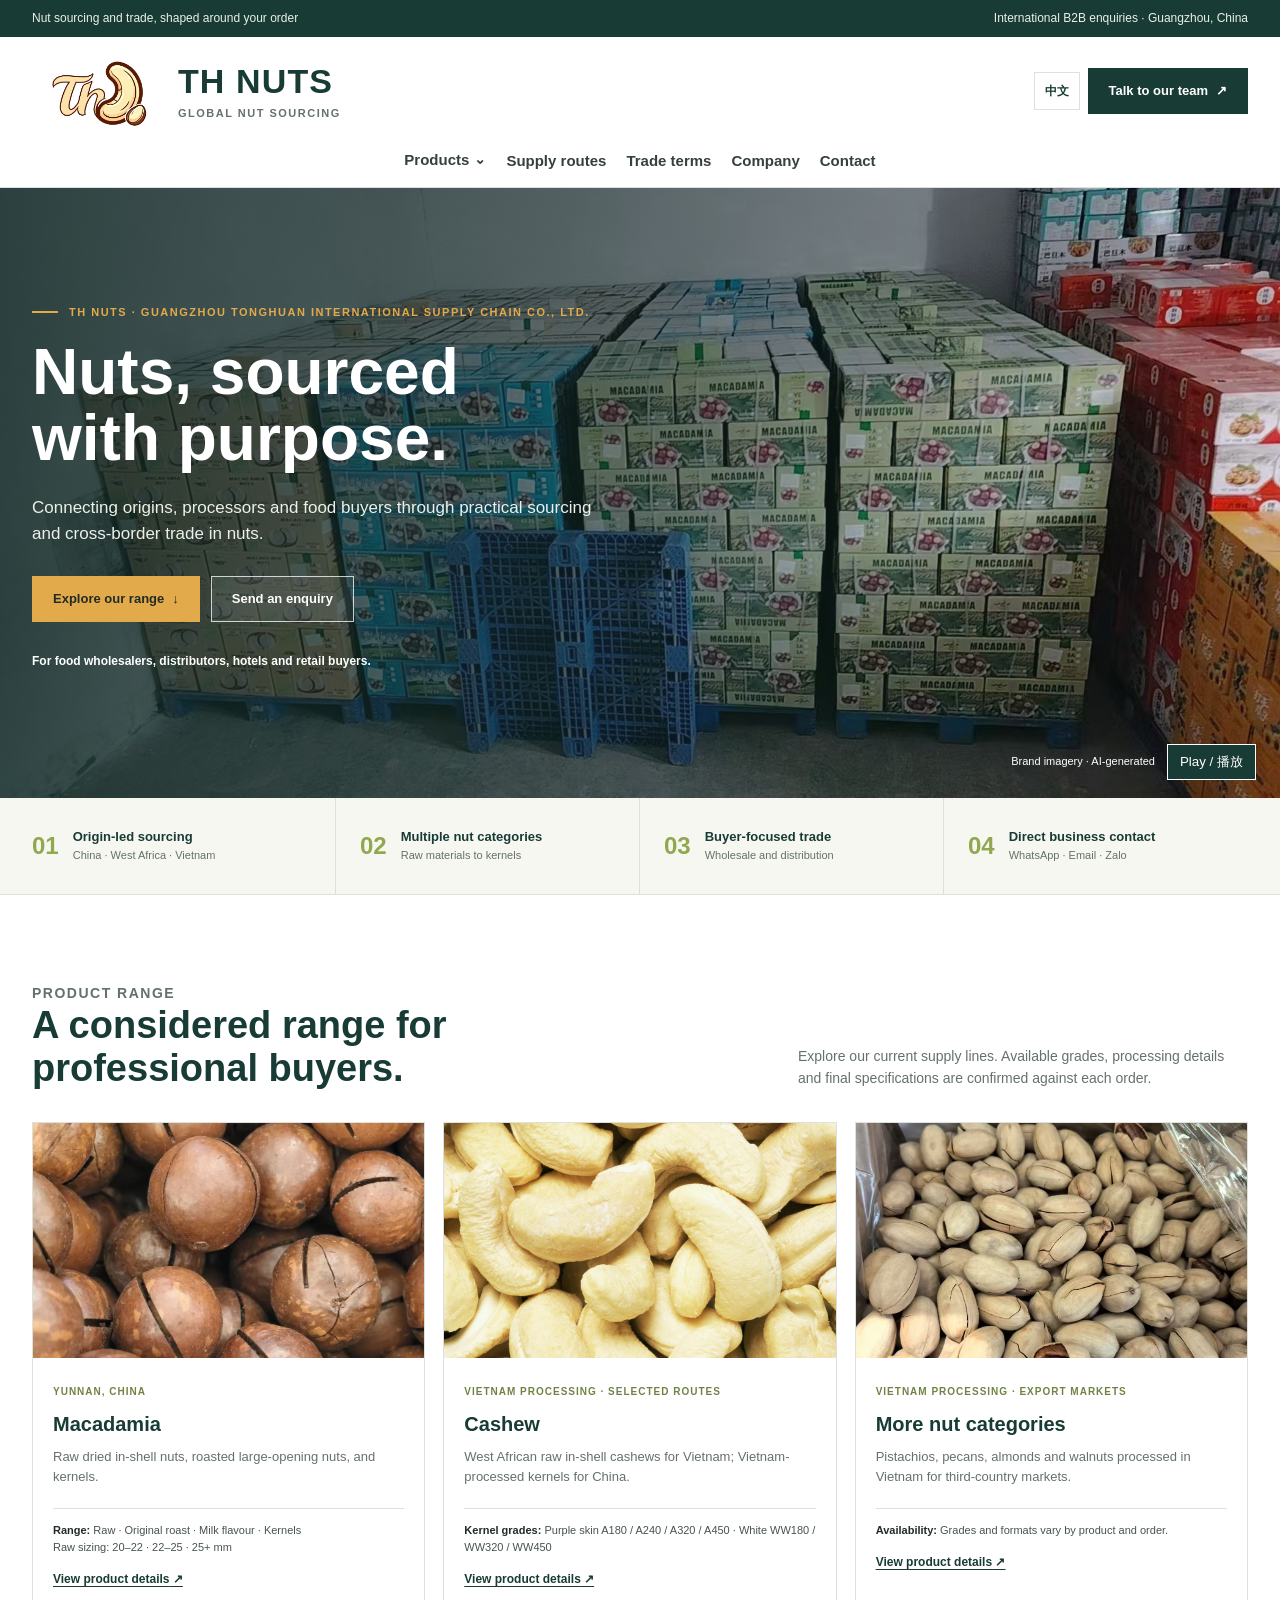
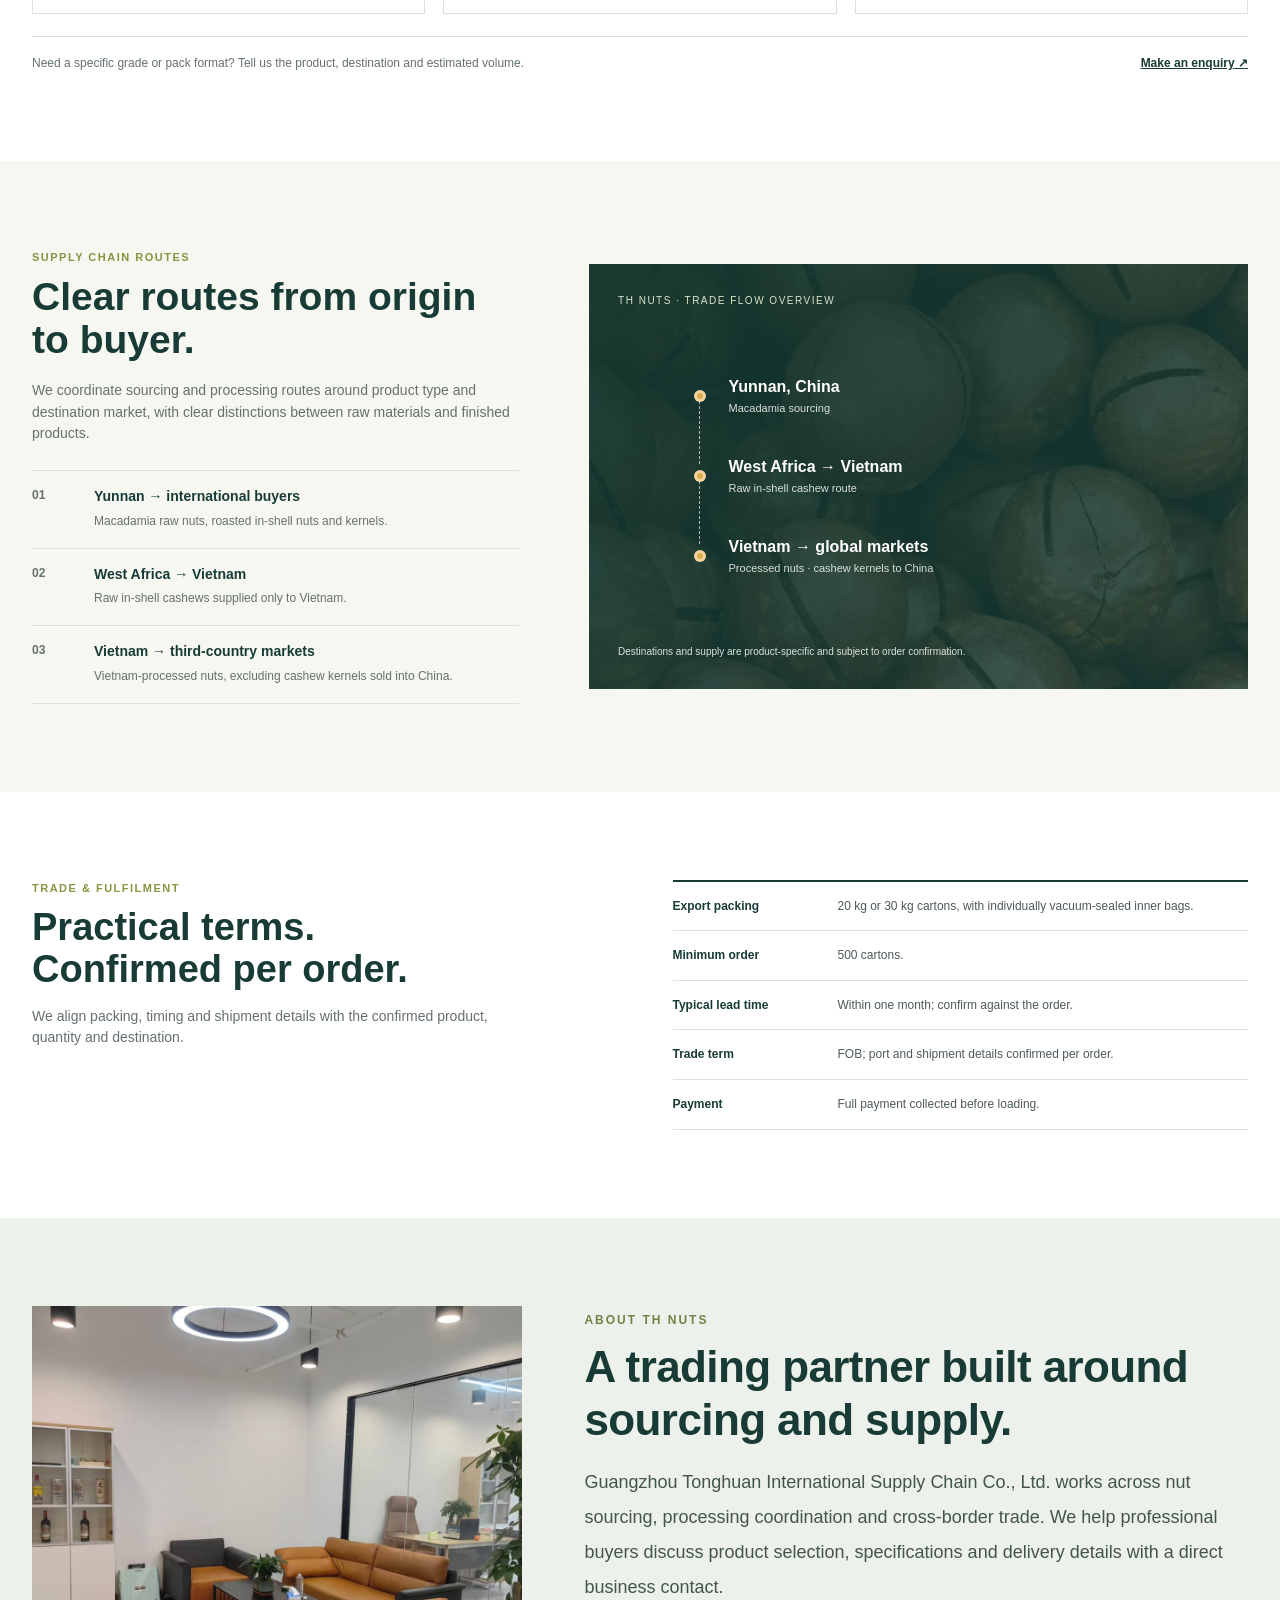
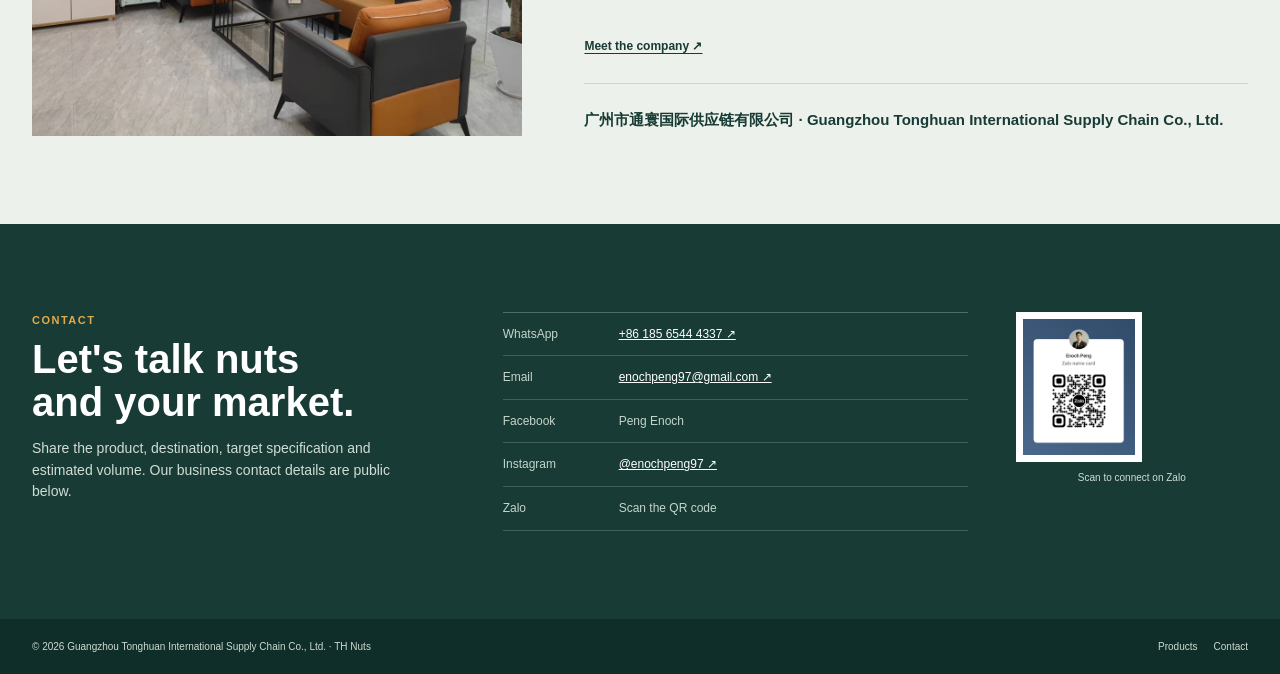
==== commit 35a8fe4e: "Add files via upload" ====
--- a/index.html
+++ b/index.html
@@ -103,7 +103,7 @@
     .route-row strong { display: block; color: var(--forest); font-size: 14px; }
     .route-row span { color: var(--muted); font-size: 12px; }
     .route-map { position: relative; min-height: 425px; overflow: hidden; background: var(--forest); color: white; }
-    .route-map::before { position: absolute; inset: 0; content: ''; opacity: .42; background: url('assets/macadamia-raw.jpg') center/cover; }
+    .route-map::before { position: absolute; inset: 0; content: ''; opacity: .42; background: url('macadamia-raw.jpg') center/cover; }
     .route-map::after { position: absolute; inset: 0; content: ''; background: linear-gradient(135deg, rgba(18,52,45,.92), rgba(24,60,53,.5)); }
     .map-content { position: relative; z-index: 1; display: flex; flex-direction: column; justify-content: space-between; min-height: 425px; padding: 29px; }
     .map-label { font-size: 10px; letter-spacing: 1.5px; text-transform: uppercase; color: #d9e4cb; }
@@ -123,7 +123,7 @@
     .term-row span { color: #4e5b54; font-size: 12px; }
     .about-band { background: #edf1eb; }
     .about-grid { display: grid; grid-template-columns: 1fr 1fr; gap: 70px; align-items: center; }
-    .about-image { min-height: 355px; background: url('assets/office-1.jpeg') center/cover; }
+    .about-image { min-height: 355px; background: url('office-1.jpeg') center/cover; }
     .about-copy h2 { margin: 0 0 17px; color: var(--forest); font-size: 37px; line-height: 1.12; }
     .about-copy p { color: var(--muted); font-size: 14px; }
     .about-name { margin-top: 25px; padding-top: 16px; border-top: 1px solid #cdd7cd; color: var(--forest); font-size: 12px; font-weight: 800; }
@@ -252,7 +252,7 @@
   <div class="topline"><div class="wrap topline-inner"><span data-en>Nut sourcing and trade, shaped around your order</span><span data-zh>坚果采购与贸易服务，按订单需求对接</span><span data-en>International B2B enquiries · Guangzhou, China</span><span data-zh>国际业务咨询 · 中国广州</span></div></div>
   <header class="site-header">
     <div class="wrap nav">
-      <a class="brand" href="#home" aria-label="TH Nuts home"><img src="assets/th-nuts-logo.png" alt="TH Nuts"><span><span class="brand-name">TH NUTS</span><span class="brand-sub">GLOBAL NUT SOURCING</span></span></a>
+      <a class="brand" href="#home" aria-label="TH Nuts home"><img src="th-nuts-logo.png" alt="TH Nuts"><span><span class="brand-name">TH NUTS</span><span class="brand-sub">GLOBAL NUT SOURCING</span></span></a>
       <nav class="nav-links" id="navLinks" aria-label="Main navigation">
         <div class="nav-product"><a href="#products" data-en>Products</a><a href="#products" data-zh>产品</a><div class="product-menu"><a href="macadamia.html" data-en>Macadamia</a><a href="macadamia.html" data-zh>夏威夷果</a><a href="cashew.html" data-en>Cashew</a><a href="cashew.html" data-zh>腰果</a><a href="other-nuts.html" data-en>Other nuts</a><a href="other-nuts.html" data-zh>其他坚果</a></div></div>
         <a href="#supply" data-en>Supply routes</a><a href="#supply" data-zh>供应路线</a>
@@ -265,7 +265,7 @@
   </header>
   <main>
     <section class="hero" id="home">
-      <video class="hero-video" autoplay muted loop playsinline poster="assets/warehouse-macadamia.jpg" aria-label="Macadamia orchard and processing video"><source src="assets/hero-macadamia.mp4" type="video/mp4"></video>
+      <video class="hero-video" autoplay muted loop playsinline poster="warehouse-macadamia.jpg" aria-label="Macadamia orchard and processing video"><source src="hero-macadamia.mp4" type="video/mp4"></video>
       <div class="video-controls"><span data-en>Brand imagery · AI-generated</span><span data-zh>品牌示意影像 · AI 制作</span><button id="videoToggle" type="button">Pause / 暂停</button></div><div class="wrap"><div class="hero-content">
         <p class="eyebrow" data-en>TH NUTS · GUANGZHOU TONGHUAN INTERNATIONAL SUPPLY CHAIN CO., LTD.</p><p class="eyebrow" data-zh>广州市通寰国际供应链有限公司 · TH NUTS</p>
         <h1 data-en>Nuts, sourced<br>with purpose.</h1><h1 data-zh>让每一份坚果<br>找到合适的市场</h1>
@@ -284,9 +284,9 @@
     <section class="section" id="products"><div class="wrap">
       <div class="section-head"><div><p class="section-tag" data-en>Product range</p><p class="section-tag" data-zh>产品品类</p><h2 data-en>A considered range for professional buyers.</h2><h2 data-zh>为专业采购需求整理的坚果品类</h2></div><p data-en>Explore our current supply lines. Available grades, processing details and final specifications are confirmed against each order.</p><p data-zh>浏览现有供应品类。可供规格、加工细节及最终要求以具体订单确认为准。</p></div>
       <div class="product-grid">
-        <article class="product-card"><img src="assets/macadamia-raw.jpg" alt="Raw in-shell macadamia nuts"><div class="product-body"><span class="product-kicker" data-en>Yunnan, China</span><span class="product-kicker" data-zh>中国云南</span><h3 data-en>Macadamia</h3><h3 data-zh>夏威夷果</h3><p data-en>Raw dried in-shell nuts, roasted large-opening nuts, and kernels.</p><p data-zh>壳果烘干原料、烘烤大开口果及果仁。</p><div class="grade"><strong data-en>Range:</strong><strong data-zh>品类：</strong> <span data-en>Raw · Original roast · Milk flavour · Kernels</span><span data-zh>原料 · 原味烘烤 · 奶香味 · 果仁</span><br><span data-en>Raw sizing: 20–22 · 22–25 · 25+ mm</span><span data-zh>原料尺寸：20–22 · 22–25 · 25+ mm</span></div><a class="product-link" href="macadamia.html"><span data-en>View product details</span><span data-zh>查看产品详情</span> ↗</a></div></article>
-        <article class="product-card"><img src="assets/cashew-white.jpg" alt="White cashew kernels"><div class="product-body"><span class="product-kicker" data-en>Vietnam processing · selected routes</span><span class="product-kicker" data-zh>越南加工 · 按贸易路线供应</span><h3 data-en>Cashew</h3><h3 data-zh>腰果</h3><p data-en>West African raw in-shell cashews for Vietnam; Vietnam-processed kernels for China.</p><p data-zh>西非带壳生腰果原料专供越南；越南加工腰果仁进口回中国销售。</p><div class="grade"><strong data-en>Kernel grades:</strong><strong data-zh>果仁规格：</strong> <span data-en>Purple skin A180 / A240 / A320 / A450 · White WW180 / WW320 / WW450</span><span data-zh>紫衣 A180 / A240 / A320 / A450 · 白腰果 WW180 / WW320 / WW450</span></div><a class="product-link" href="cashew.html"><span data-en>View product details</span><span data-zh>查看产品详情</span> ↗</a></div></article>
-        <article class="product-card"><img src="assets/pecans.jpg" alt="Pecan nuts"><div class="product-body"><span class="product-kicker" data-en>Vietnam processing · export markets</span><span class="product-kicker" data-zh>越南加工 · 出口海外市场</span><h3 data-en>More nut categories</h3><h3 data-zh>更多坚果品类</h3><p data-en>Pistachios, pecans, almonds and walnuts processed in Vietnam for third-country markets.</p><p data-zh>开心果、碧根果、巴旦木及核桃等在越南加工，销往第三方海外市场。</p><div class="grade"><strong data-en>Availability:</strong><strong data-zh>供应信息：</strong> <span data-en>Grades and formats vary by product and order.</span><span data-zh>各产品规格、形态及供应情况按订单确认。</span></div><a class="product-link" href="other-nuts.html"><span data-en>View product details</span><span data-zh>查看产品详情</span> ↗</a></div></article>
+        <article class="product-card"><img src="macadamia-raw.jpg" alt="Raw in-shell macadamia nuts"><div class="product-body"><span class="product-kicker" data-en>Yunnan, China</span><span class="product-kicker" data-zh>中国云南</span><h3 data-en>Macadamia</h3><h3 data-zh>夏威夷果</h3><p data-en>Raw dried in-shell nuts, roasted large-opening nuts, and kernels.</p><p data-zh>壳果烘干原料、烘烤大开口果及果仁。</p><div class="grade"><strong data-en>Range:</strong><strong data-zh>品类：</strong> <span data-en>Raw · Original roast · Milk flavour · Kernels</span><span data-zh>原料 · 原味烘烤 · 奶香味 · 果仁</span><br><span data-en>Raw sizing: 20–22 · 22–25 · 25+ mm</span><span data-zh>原料尺寸：20–22 · 22–25 · 25+ mm</span></div><a class="product-link" href="macadamia.html"><span data-en>View product details</span><span data-zh>查看产品详情</span> ↗</a></div></article>
+        <article class="product-card"><img src="cashew-white.jpg" alt="White cashew kernels"><div class="product-body"><span class="product-kicker" data-en>Vietnam processing · selected routes</span><span class="product-kicker" data-zh>越南加工 · 按贸易路线供应</span><h3 data-en>Cashew</h3><h3 data-zh>腰果</h3><p data-en>West African raw in-shell cashews for Vietnam; Vietnam-processed kernels for China.</p><p data-zh>西非带壳生腰果原料专供越南；越南加工腰果仁进口回中国销售。</p><div class="grade"><strong data-en>Kernel grades:</strong><strong data-zh>果仁规格：</strong> <span data-en>Purple skin A180 / A240 / A320 / A450 · White WW180 / WW320 / WW450</span><span data-zh>紫衣 A180 / A240 / A320 / A450 · 白腰果 WW180 / WW320 / WW450</span></div><a class="product-link" href="cashew.html"><span data-en>View product details</span><span data-zh>查看产品详情</span> ↗</a></div></article>
+        <article class="product-card"><img src="pecans.jpg" alt="Pecan nuts"><div class="product-body"><span class="product-kicker" data-en>Vietnam processing · export markets</span><span class="product-kicker" data-zh>越南加工 · 出口海外市场</span><h3 data-en>More nut categories</h3><h3 data-zh>更多坚果品类</h3><p data-en>Pistachios, pecans, almonds and walnuts processed in Vietnam for third-country markets.</p><p data-zh>开心果、碧根果、巴旦木及核桃等在越南加工，销往第三方海外市场。</p><div class="grade"><strong data-en>Availability:</strong><strong data-zh>供应信息：</strong> <span data-en>Grades and formats vary by product and order.</span><span data-zh>各产品规格、形态及供应情况按订单确认。</span></div><a class="product-link" href="other-nuts.html"><span data-en>View product details</span><span data-zh>查看产品详情</span> ↗</a></div></article>
       </div>
       <div class="product-foot"><span data-en>Need a specific grade or pack format? Tell us the product, destination and estimated volume.</span><span data-zh>需要指定规格或包装形式？欢迎告知产品、目的地及预计采购量。</span><a href="#contact"><span data-en>Make an enquiry</span><span data-zh>提交采购咨询</span> ↗</a></div>
     </div></section>
@@ -321,7 +321,7 @@
         <div class="contact-row"><span>Facebook</span><span>Peng Enoch</span></div>
         <div class="contact-row"><span>Instagram</span><a href="https://instagram.com/enochpeng97" target="_blank" rel="noreferrer">@enochpeng97 ↗</a></div>
         <div class="contact-row"><span>Zalo</span><span data-en>Scan the QR code</span><span data-zh>扫描二维码联系</span></div>
-      </div><div class="qr-block"><div class="qr"><img src="assets/zalo-qr.png" alt="Zalo contact QR code"></div><div class="qr-caption" data-en>Scan to connect on Zalo</div><div class="qr-caption" data-zh>扫码添加 Zalo 联系</div></div></div></section>
+      </div><div class="qr-block"><div class="qr"><img src="zalo-qr.png" alt="Zalo contact QR code"></div><div class="qr-caption" data-en>Scan to connect on Zalo</div><div class="qr-caption" data-zh>扫码添加 Zalo 联系</div></div></div></section>
   </main>
   <footer><div class="wrap footer-inner"><span>© <span id="year"></span> Guangzhou Tonghuan International Supply Chain Co., Ltd. · TH Nuts</span><div class="footer-links"><a href="#products" data-en>Products</a><a href="#products" data-zh>产品</a><a href="#contact" data-en>Contact</a><a href="#contact" data-zh>联系</a></div></div></footer>
   <a class="mobile-contact" href="https://wa.me/8618565444337" target="_blank" rel="noreferrer" aria-label="Contact TH Nuts on WhatsApp">↗</a>
